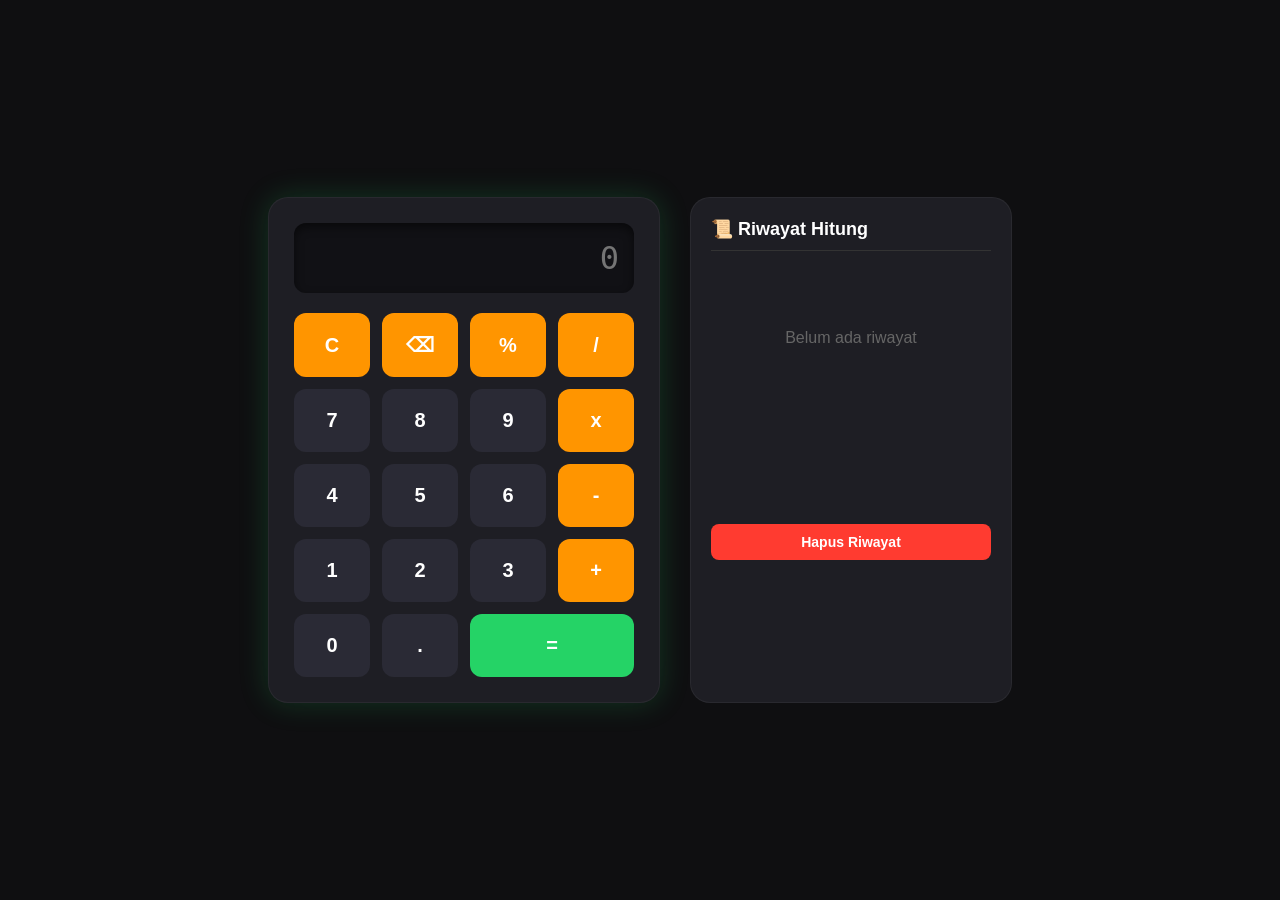
==== Web_Based_Projects/calculator-web/index.html @ cdfb5294 "Edit nama website" ====
<!DOCTYPE html>
<html lang="en">
<head>
    <meta charset="UTF-8">
    <meta name="viewport" content="width=device-width, initial-scale=1.0">
    <title>Kalkulator Pro</title>
    <link rel="stylesheet" href="style.css">
</head>
<body>

    <div class="container">
        <div class="calculator">
            <input type="text" id="display" readonly placeholder="0">
            
            <div class="buttons">
                <button onclick="clearDisplay()" class="operator">C</button>
                <button onclick="backspace()" class="operator">⌫</button>
                <button onclick="appendValue('%')" class="operator">%</button>
                <button onclick="appendValue('/')" class="operator">/</button>
                
                <button onclick="appendValue('7')">7</button>
                <button onclick="appendValue('8')">8</button>
                <button onclick="appendValue('9')">9</button>
                <button onclick="appendValue('*')" class="operator">x</button>
                
                <button onclick="appendValue('4')">4</button>
                <button onclick="appendValue('5')">5</button>
                <button onclick="appendValue('6')">6</button>
                <button onclick="appendValue('-')" class="operator">-</button>
                
                <button onclick="appendValue('1')">1</button>
                <button onclick="appendValue('2')">2</button>
                <button onclick="appendValue('3')">3</button>
                <button onclick="appendValue('+')" class="operator">+</button>
                
                <button onclick="appendValue('0')" class="zero">0</button>
                <button onclick="appendValue('.')">.</button>
                <button onclick="calculate()" class="equal">=</button>
            </div>
        </div>

        <div class="history-card">
            <h3>📜 Riwayat Hitung</h3>
            <ul id="history-list">
                <li class="empty">Belum ada riwayat</li>
            </ul>
            <button onclick="clearHistory()" class="clear-history-btn">Hapus Riwayat</button>
        </div>
    </div>

    <script src="script.js"></script>
</body>
</html>
---- Web_Based_Projects/calculator-web/style.css ----
body {
    display: flex;
    justify-content: center;
    align-items: center;
    min-height: 100vh;
    background-color: #0f0f11;
    font-family: 'Segoe UI', Roboto, sans-serif;
    margin: 0;
    color: white;
}

.container {
    display: flex;
    gap: 30px;
    flex-wrap: wrap;
    justify-content: center;
}

/* Kalkulator dengan Efek Neon Glow */
.calculator {
    background-color: #1e1e24;
    padding: 25px;
    border-radius: 20px;
    box-shadow: 0px 0px 30px rgba(37, 211, 102, 0.2); /* Glow hijau tipis */
    width: 340px;
    border: 1px solid rgba(255, 255, 255, 0.05);
}

#display {
    width: 100%;
    height: 70px;
    background-color: #111115;
    border: none;
    color: #25d366; /* Angka warna hijau neon gokil */
    text-align: right;
    padding: 15px;
    font-size: 32px;
    font-family: monospace;
    box-sizing: border-box;
    border-radius: 12px;
    margin-bottom: 20px;
    box-shadow: inset 0px 4px 10px rgba(0,0,0,0.5);
}

.buttons {
    display: grid;
    grid-template-columns: repeat(4, 1fr);
    gap: 12px;
}

button {
    padding: 20px;
    font-size: 20px;
    font-weight: bold;
    cursor: pointer;
    border: none;
    border-radius: 12px;
    background-color: #2a2a35;
    color: #ffffff;
    transition: all 0.1s ease;
}

/* Efek Animasi Klik Magnitudo/Partikel kecil saat ditekan */
button:active {
    transform: scale(0.92);
    background-color: #444455;
}

button:hover {
    background-color: #3a3a4a;
    box-shadow: 0 0 10px rgba(255,255,255,0.1);
}

button.operator {
    background-color: #ff9500;
    color: white;
}

button.operator:hover {
    background-color: #e08500;
    box-shadow: 0 0 15px rgba(255, 149, 0, 0.4);
}

button.equal {
    background-color: #25d366;
    color: white;
    grid-column: span 2; /* Mengubah layout jadi melebar kesamping */
}

button.equal:hover {
    background-color: #1ebd54;
    box-shadow: 0 0 15px rgba(37, 211, 102, 0.5);
}

/* Panel Riwayat */
.history-card {
    background-color: #1e1e24;
    width: 280px;
    padding: 20px;
    border-radius: 20px;
    border: 1px solid rgba(255, 255, 255, 0.05);
    display: flex;
    flex-direction: column;
}

.history-card h3 {
    margin-top: 0;
    border-bottom: 1px solid #333;
    padding-bottom: 10px;
    font-size: 18px;
}

#history-list {
    list-style: none;
    padding: 0;
    margin: 0;
    max-height: 240px;
    overflow-y: auto;
    flex-grow: 1;
}

#history-list li {
    padding: 10px;
    border-bottom: 1px solid #2a2a35;
    font-family: monospace;
    text-align: right;
    font-size: 16px;
    color: #bbb;
    word-break: break-all;
}

#history-list li.empty {
    text-align: center;
    color: #666;
    font-family: inherit;
    margin-top: 50px;
    border: none;
}

.clear-history-btn {
    padding: 10px;
    font-size: 14px;
    background-color: #ff3b30;
    border-radius: 8px;
    margin-top: 15px;
}
.clear-history-btn:hover {
    background-color: #d62217;
}
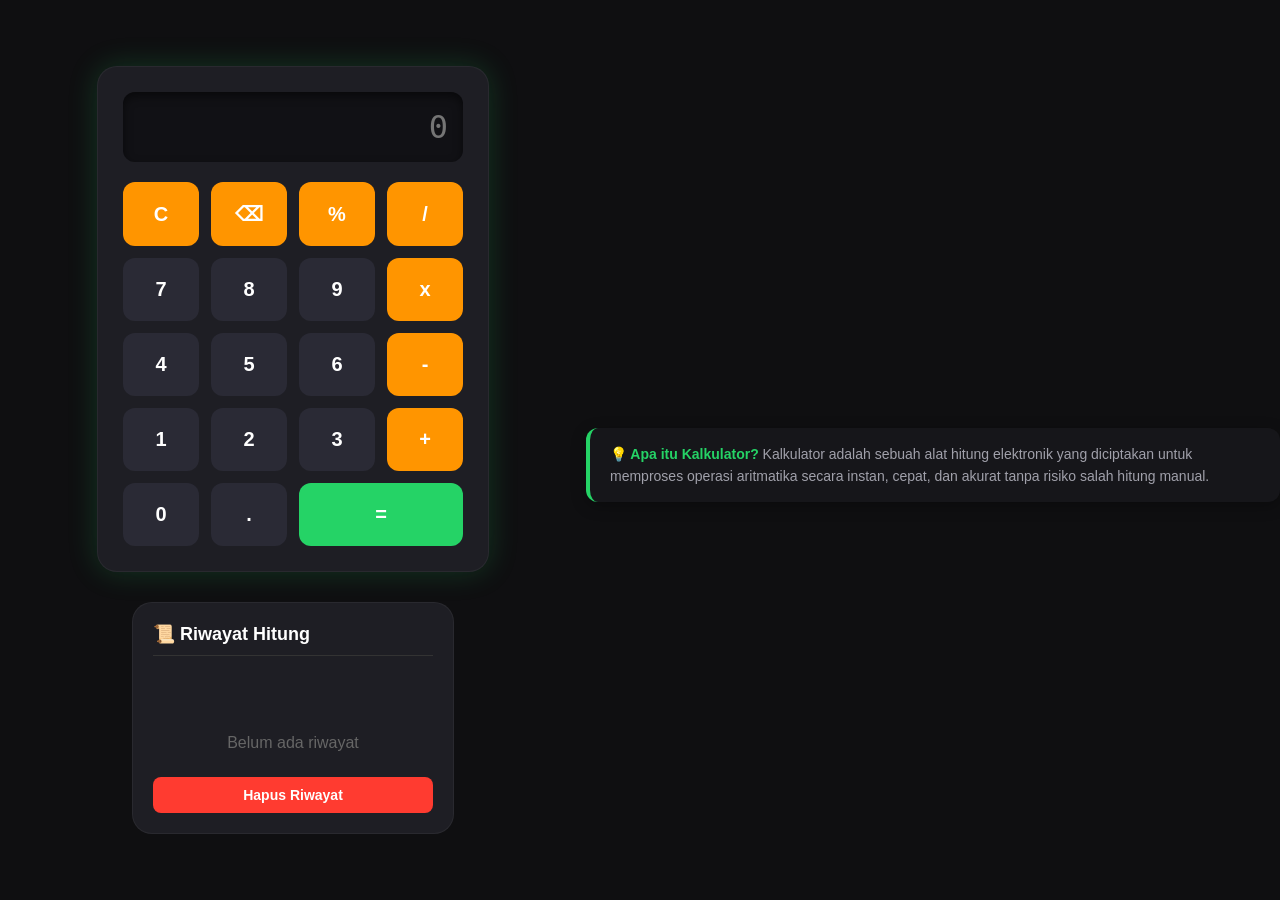
==== commit 47a19fe3: "Add definition" ====
--- a/Web_Based_Projects/calculator-web/index.html
+++ b/Web_Based_Projects/calculator-web/index.html
@@ -48,6 +48,12 @@
         </div>
     </div>
 
+    <!-- --- SEKSI BARU: DEFINISI KALKULATOR --- -->
+    <div class="definition-card">
+        <p><strong>💡 Apa itu Kalkulator?</strong> Kalkulator adalah sebuah alat hitung elektronik yang diciptakan untuk memproses operasi aritmatika secara instan, cepat, dan akurat tanpa risiko salah hitung manual.</p>
+    </div>
+    <!-- --------------------------------------- -->
+
     <script src="script.js"></script>
 </body>
 </html>
--- a/Web_Based_Projects/calculator-web/style.css
+++ b/Web_Based_Projects/calculator-web/style.css
@@ -146,4 +146,26 @@
 }
 .clear-history-btn:hover {
     background-color: #d62217;
+}
+
+/* Gaya untuk Kotak Definisi di Bawah */
+.definition-card {
+    max-width: 650px;
+    margin: 30px auto 0 auto; /* Memberi jarak dari kalkulator di atasnya */
+    padding: 15px 20px;
+    background-color: #16161a;
+    border-radius: 12px;
+    border-left: 4px solid #25d366; /* Garis aksen hijau neon di sebelah kiri */
+    box-shadow: 0 4px 15px rgba(0, 0, 0, 0.3);
+}
+
+.definition-card p {
+    margin: 0;
+    font-size: 14px;
+    color: #a0a0aa;
+    line-height: 1.6;
+}
+
+.definition-card strong {
+    color: #25d366; /* Membuat judul mini "Apa itu Kalkulator?" berwarna hijau neon */
 }
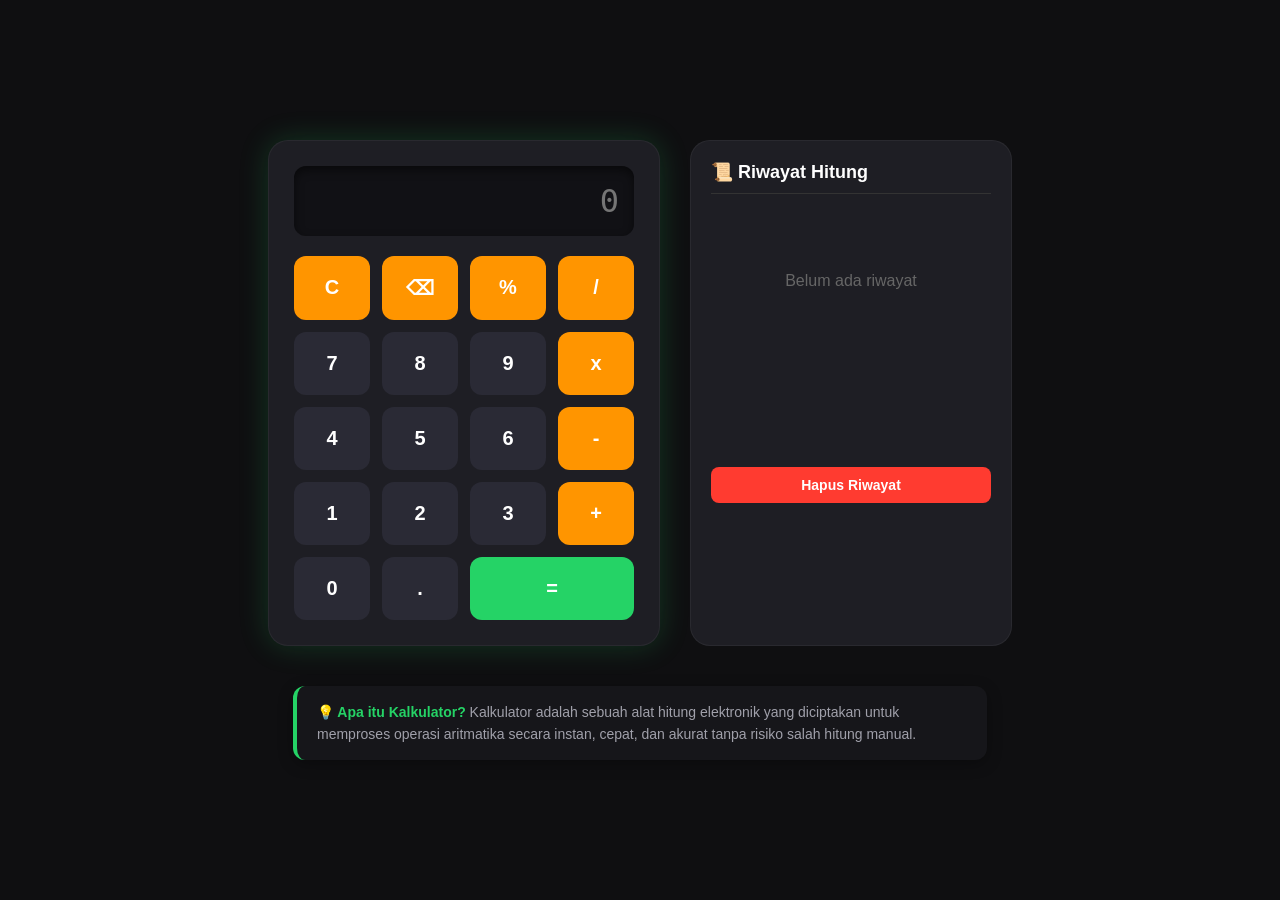
==== commit e3ea12a7: "Fixed the definition issue" ====
--- a/Web_Based_Projects/calculator-web/index.html
+++ b/Web_Based_Projects/calculator-web/index.html
@@ -8,52 +8,50 @@
 </head>
 <body>
 
-    <div class="container">
-        <div class="calculator">
-            <input type="text" id="display" readonly placeholder="0">
-            
-            <div class="buttons">
-                <button onclick="clearDisplay()" class="operator">C</button>
-                <button onclick="backspace()" class="operator">⌫</button>
-                <button onclick="appendValue('%')" class="operator">%</button>
-                <button onclick="appendValue('/')" class="operator">/</button>
+    <div class="main-wrapper">
+        
+        <div class="container">
+            <div class="calculator">
+                <input type="text" id="display" readonly placeholder="0">
                 
-                <button onclick="appendValue('7')">7</button>
-                <button onclick="appendValue('8')">8</button>
-                <button onclick="appendValue('9')">9</button>
-                <button onclick="appendValue('*')" class="operator">x</button>
-                
-                <button onclick="appendValue('4')">4</button>
-                <button onclick="appendValue('5')">5</button>
-                <button onclick="appendValue('6')">6</button>
-                <button onclick="appendValue('-')" class="operator">-</button>
-                
-                <button onclick="appendValue('1')">1</button>
-                <button onclick="appendValue('2')">2</button>
-                <button onclick="appendValue('3')">3</button>
-                <button onclick="appendValue('+')" class="operator">+</button>
-                
-                <button onclick="appendValue('0')" class="zero">0</button>
-                <button onclick="appendValue('.')">.</button>
-                <button onclick="calculate()" class="equal">=</button>
+                <div class="buttons">
+                    <button onclick="clearDisplay()" class="operator">C</button>
+                    <button onclick="backspace()" class="operator">⌫</button>
+                    <button onclick="appendValue('%')" class="operator">%</button>
+                    <button onclick="appendValue('/')" class="operator">/</button>
+                    
+                    <button onclick="appendValue('7')">7</button>
+                    <button onclick="appendValue('8')">8</button>
+                    <button onclick="appendValue('9')">9</button>
+                    <button onclick="appendValue('*')" class="operator">x</button>
+                    
+                    <button onclick="appendValue('4')">4</button>
+                    <button onclick="appendValue('5')">5</button>
+                    <button onclick="appendValue('6')">6</button>
+                    <button onclick="appendValue('-')" class="operator">-</button>
+                    
+                    <button onclick="appendValue('1')">1</button>
+                    <button onclick="appendValue('2')">2</button>
+                    <button onclick="appendValue('3')">3</button>
+                    <button onclick="appendValue('+')" class="operator">+</button>
+                    
+                    <button onclick="appendValue('0')" class="zero">0</button>
+                    <button onclick="appendValue('.')">.</button>
+                    <button onclick="calculate()" class="equal">=</button>
+                </div>
             </div>
+
+            <div class="history-card">
+                <h3>📜 Riwayat Hitung</h3>
+                <ul id="history-list">
+                    <li class="empty">Belum ada riwayat</li>
+                </ul>
+                <button onclick="clearHistory()" class="clear-history-btn">Hapus Riwayat</button>
+            </div>
+        </div> <div class="definition-card">
+            <p><strong>💡 Apa itu Kalkulator?</strong> Kalkulator adalah sebuah alat hitung elektronik yang diciptakan untuk memproses operasi aritmatika secara instan, cepat, dan akurat tanpa risiko salah hitung manual.</p>
         </div>
 
-        <div class="history-card">
-            <h3>📜 Riwayat Hitung</h3>
-            <ul id="history-list">
-                <li class="empty">Belum ada riwayat</li>
-            </ul>
-            <button onclick="clearHistory()" class="clear-history-btn">Hapus Riwayat</button>
-        </div>
-    </div>
-
-    <!-- --- SEKSI BARU: DEFINISI KALKULATOR --- -->
-    <div class="definition-card">
-        <p><strong>💡 Apa itu Kalkulator?</strong> Kalkulator adalah sebuah alat hitung elektronik yang diciptakan untuk memproses operasi aritmatika secara instan, cepat, dan akurat tanpa risiko salah hitung manual.</p>
-    </div>
-    <!-- --------------------------------------- -->
-
-    <script src="script.js"></script>
+    </div> <script src="script.js"></script>
 </body>
 </html>
--- a/Web_Based_Projects/calculator-web/style.css
+++ b/Web_Based_Projects/calculator-web/style.css
@@ -168,4 +168,13 @@
 
 .definition-card strong {
     color: #25d366; /* Membuat judul mini "Apa itu Kalkulator?" berwarna hijau neon */
+}
+
+/* Mengatur jalannya susunan komponen dari atas ke bawah */
+.main-wrapper {
+    display: flex;
+    flex-direction: column;
+    align-items: center;
+    justify-content: center;
+    gap: 10px; /* Jarak antara container atas dan kotak definisi di bawahnya */
 }
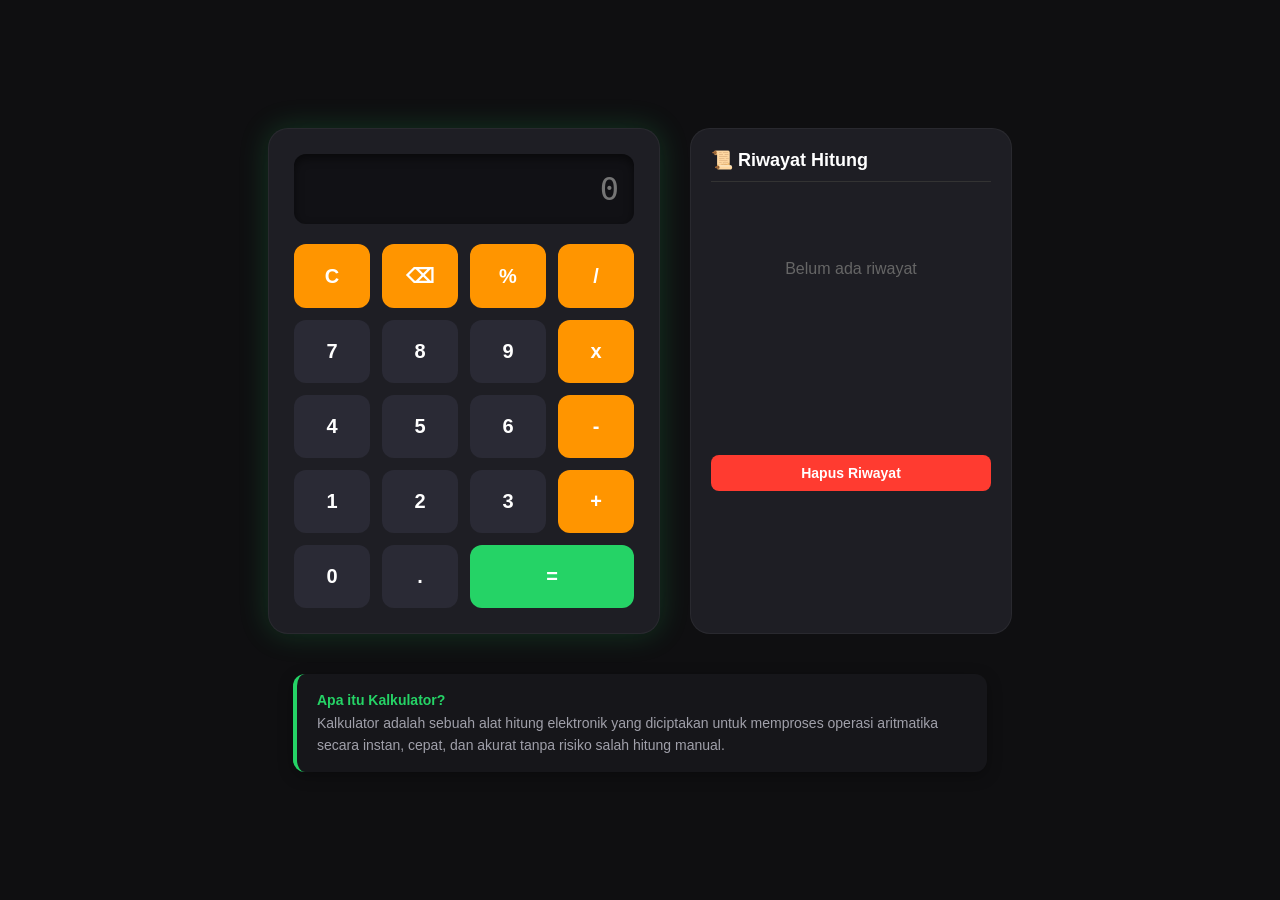
==== commit 6c1ec5ff: "Edit definition" ====
--- a/Web_Based_Projects/calculator-web/index.html
+++ b/Web_Based_Projects/calculator-web/index.html
@@ -49,7 +49,7 @@
                 <button onclick="clearHistory()" class="clear-history-btn">Hapus Riwayat</button>
             </div>
         </div> <div class="definition-card">
-            <p><strong>💡 Apa itu Kalkulator?</strong> Kalkulator adalah sebuah alat hitung elektronik yang diciptakan untuk memproses operasi aritmatika secara instan, cepat, dan akurat tanpa risiko salah hitung manual.</p>
+            <p><strong>Apa itu Kalkulator?</strong><br>Kalkulator adalah sebuah alat hitung elektronik yang diciptakan untuk memproses operasi aritmatika secara instan, cepat, dan akurat tanpa risiko salah hitung manual.</p>
         </div>
 
     </div> <script src="script.js"></script>
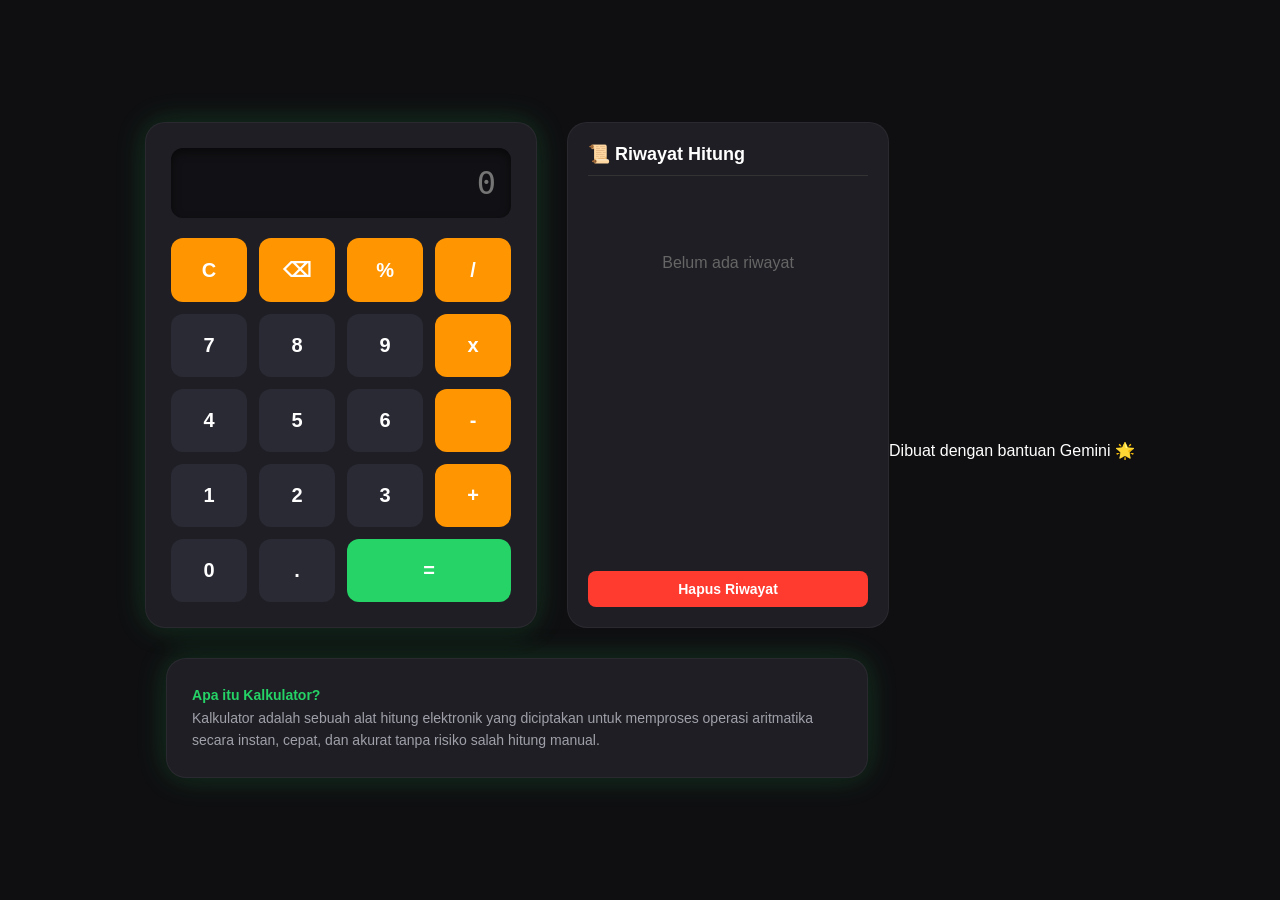
==== commit 23909628: "Edit HTML Code" ====
--- a/Web_Based_Projects/calculator-web/index.html
+++ b/Web_Based_Projects/calculator-web/index.html
@@ -48,10 +48,16 @@
                 </ul>
                 <button onclick="clearHistory()" class="clear-history-btn">Hapus Riwayat</button>
             </div>
-        </div> <div class="definition-card">
+        </div> 
+        
+        <div class="definition-card">
             <p><strong>Apa itu Kalkulator?</strong><br>Kalkulator adalah sebuah alat hitung elektronik yang diciptakan untuk memproses operasi aritmatika secara instan, cepat, dan akurat tanpa risiko salah hitung manual.</p>
         </div>
+        
+    </div> <footer class="credit-footer">
+        Dibuat dengan bantuan Gemini 🌟
+    </footer>
 
-    </div> <script src="script.js"></script>
+    <script src="script.js"></script>
 </body>
 </html>
--- a/Web_Based_Projects/calculator-web/style.css
+++ b/Web_Based_Projects/calculator-web/style.css
@@ -101,6 +101,9 @@
     border: 1px solid rgba(255, 255, 255, 0.05);
     display: flex;
     flex-direction: column;
+    
+    /* --- TAMBAHKAN INI (Jika belum ada) --- */
+    min-height: 380px; /* Menjaga tinggi kotak riwayat agar sejajar dengan kalkulator */
 }
 
 .history-card h3 {
@@ -114,9 +117,12 @@
     list-style: none;
     padding: 0;
     margin: 0;
-    max-height: 240px;
+    max-height: 280px; 
     overflow-y: auto;
     flex-grow: 1;
+    
+    /* --- TAMBAHKAN INI --- */
+    margin-bottom: 10px; /* Memberi ruang napas tipis sebelum tombol Hapus Riwayat */
 }
 
 #history-list li {
@@ -142,21 +148,27 @@
     font-size: 14px;
     background-color: #ff3b30;
     border-radius: 8px;
-    margin-top: 15px;
+    
+    /* --- REVISI DI SINI --- */
+    margin-top: auto; /* Memaksa tombol turun ke posisi paling bawah */
 }
 .clear-history-btn:hover {
     background-color: #d62217;
 }
 
-/* Gaya untuk Kotak Definisi di Bawah */
+/* Gaya untuk Kotak Definisi di Bawah - Dengan Efek Glow yang Sama */
 .definition-card {
+    background-color: #1e1e24; /* Samakan warna background dengan kalkulator */
     max-width: 650px;
     margin: 30px auto 0 auto; /* Memberi jarak dari kalkulator di atasnya */
-    padding: 15px 20px;
-    background-color: #16161a;
-    border-radius: 12px;
-    border-left: 4px solid #25d366; /* Garis aksen hijau neon di sebelah kiri */
-    box-shadow: 0 4px 15px rgba(0, 0, 0, 0.3);
+    padding: 25px; /* Sesuaikan padding agar terlihat lebih elegan */
+    border-radius: 20px; /* Samakan radius dengan kalkulator */
+    border: 1px solid rgba(255, 255, 255, 0.05); /* Samakan border */
+    
+    /* --- FITUR BARU: GLOW HIJAU --- */
+    box-shadow: 0px 0px 30px rgba(37, 211, 102, 0.2); /* Glow hijau tipis yang sama persis */
+    
+    /* Perhatikan: Garis aksen kiri dihapus untuk konsistensi */
 }
 
 .definition-card p {
@@ -168,13 +180,4 @@
 
 .definition-card strong {
     color: #25d366; /* Membuat judul mini "Apa itu Kalkulator?" berwarna hijau neon */
-}
-
-/* Mengatur jalannya susunan komponen dari atas ke bawah */
-.main-wrapper {
-    display: flex;
-    flex-direction: column;
-    align-items: center;
-    justify-content: center;
-    gap: 10px; /* Jarak antara container atas dan kotak definisi di bawahnya */
 }
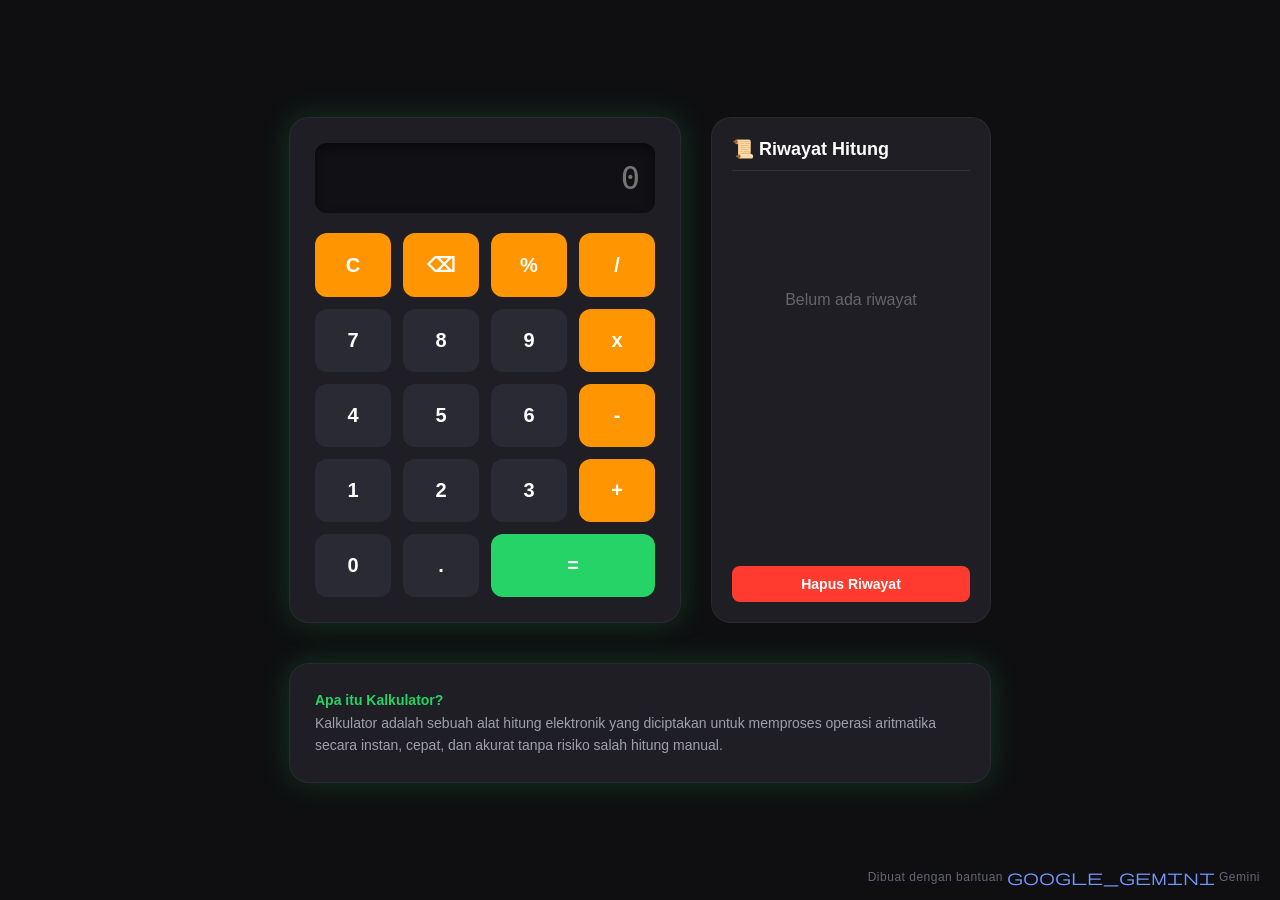
==== commit fd1f7d03: "Credit Gemini" ====
--- a/Web_Based_Projects/calculator-web/index.html
+++ b/Web_Based_Projects/calculator-web/index.html
@@ -5,6 +5,7 @@
     <meta name="viewport" content="width=device-width, initial-scale=1.0">
     <title>Kalkulator Pro</title>
     <link rel="stylesheet" href="style.css">
+    <link rel="stylesheet" href="https://fonts.googleapis.com/css2?family=Material+Symbols+Outlined:opsz,wght,FILL,GRAD@20..48,100..700,0..1,-50..200" />
 </head>
 <body>
 
@@ -37,6 +38,7 @@
                     
                     <button onclick="appendValue('0')" class="zero">0</button>
                     <button onclick="appendValue('.')">.</button>
+                    <script src="script.js"></script>
                     <button onclick="calculate()" class="equal">=</button>
                 </div>
             </div>
@@ -54,8 +56,10 @@
             <p><strong>Apa itu Kalkulator?</strong><br>Kalkulator adalah sebuah alat hitung elektronik yang diciptakan untuk memproses operasi aritmatika secara instan, cepat, dan akurat tanpa risiko salah hitung manual.</p>
         </div>
         
-    </div> <footer class="credit-footer">
-        Dibuat dengan bantuan Gemini 🌟
+    </div> 
+        
+    <footer class="credit-footer">
+        Dibuat dengan bantuan <span class="material-symbols-outlined gemini-icon">google_gemini</span> Gemini
     </footer>
 
     <script src="script.js"></script>
--- a/Web_Based_Projects/calculator-web/style.css
+++ b/Web_Based_Projects/calculator-web/style.css
@@ -9,6 +9,14 @@
     color: white;
 }
 
+.main-wrapper {
+    display: flex;
+    flex-direction: column;
+    align-items: center;
+    justify-content: center;
+    gap: 10px; 
+}
+
 .container {
     display: flex;
     gap: 30px;
@@ -16,12 +24,11 @@
     justify-content: center;
 }
 
-/* Kalkulator dengan Efek Neon Glow */
 .calculator {
     background-color: #1e1e24;
     padding: 25px;
     border-radius: 20px;
-    box-shadow: 0px 0px 30px rgba(37, 211, 102, 0.2); /* Glow hijau tipis */
+    box-shadow: 0px 0px 30px rgba(37, 211, 102, 0.2);
     width: 340px;
     border: 1px solid rgba(255, 255, 255, 0.05);
 }
@@ -31,7 +38,7 @@
     height: 70px;
     background-color: #111115;
     border: none;
-    color: #25d366; /* Angka warna hijau neon gokil */
+    color: #25d366;
     text-align: right;
     padding: 15px;
     font-size: 32px;
@@ -60,7 +67,6 @@
     transition: all 0.1s ease;
 }
 
-/* Efek Animasi Klik Magnitudo/Partikel kecil saat ditekan */
 button:active {
     transform: scale(0.92);
     background-color: #444455;
@@ -84,7 +90,7 @@
 button.equal {
     background-color: #25d366;
     color: white;
-    grid-column: span 2; /* Mengubah layout jadi melebar kesamping */
+    grid-column: span 2;
 }
 
 button.equal:hover {
@@ -92,7 +98,6 @@
     box-shadow: 0 0 15px rgba(37, 211, 102, 0.5);
 }
 
-/* Panel Riwayat */
 .history-card {
     background-color: #1e1e24;
     width: 280px;
@@ -101,9 +106,8 @@
     border: 1px solid rgba(255, 255, 255, 0.05);
     display: flex;
     flex-direction: column;
-    
-    /* --- TAMBAHKAN INI (Jika belum ada) --- */
-    min-height: 380px; /* Menjaga tinggi kotak riwayat agar sejajar dengan kalkulator */
+    min-height: 440px; 
+    box-sizing: border-box;
 }
 
 .history-card h3 {
@@ -111,18 +115,17 @@
     border-bottom: 1px solid #333;
     padding-bottom: 10px;
     font-size: 18px;
+    margin-bottom: 10px;
 }
 
 #history-list {
     list-style: none;
     padding: 0;
     margin: 0;
-    max-height: 280px; 
+    max-height: 320px; 
     overflow-y: auto;
     flex-grow: 1;
-    
-    /* --- TAMBAHKAN INI --- */
-    margin-bottom: 10px; /* Memberi ruang napas tipis sebelum tombol Hapus Riwayat */
+    margin-bottom: 15px; 
 }
 
 #history-list li {
@@ -139,7 +142,7 @@
     text-align: center;
     color: #666;
     font-family: inherit;
-    margin-top: 50px;
+    margin-top: 100px;
     border: none;
 }
 
@@ -148,27 +151,26 @@
     font-size: 14px;
     background-color: #ff3b30;
     border-radius: 8px;
-    
-    /* --- REVISI DI SINI --- */
-    margin-top: auto; /* Memaksa tombol turun ke posisi paling bawah */
-}
+    margin-top: auto; 
+    color: white;
+    font-weight: bold;
+    cursor: pointer;
+    border: none;
+    transition: background-color 0.2s;
+}
+
 .clear-history-btn:hover {
     background-color: #d62217;
 }
 
-/* Gaya untuk Kotak Definisi di Bawah - Dengan Efek Glow yang Sama */
 .definition-card {
-    background-color: #1e1e24; /* Samakan warna background dengan kalkulator */
+    background-color: #1e1e24;
     max-width: 650px;
-    margin: 30px auto 0 auto; /* Memberi jarak dari kalkulator di atasnya */
-    padding: 25px; /* Sesuaikan padding agar terlihat lebih elegan */
-    border-radius: 20px; /* Samakan radius dengan kalkulator */
-    border: 1px solid rgba(255, 255, 255, 0.05); /* Samakan border */
-    
-    /* --- FITUR BARU: GLOW HIJAU --- */
-    box-shadow: 0px 0px 30px rgba(37, 211, 102, 0.2); /* Glow hijau tipis yang sama persis */
-    
-    /* Perhatikan: Garis aksen kiri dihapus untuk konsistensi */
+    margin: 30px auto 0 auto;
+    padding: 25px;
+    border-radius: 20px;
+    border: 1px solid rgba(255, 255, 255, 0.05);
+    box-shadow: 0px 0px 30px rgba(37, 211, 102, 0.2); 
 }
 
 .definition-card p {
@@ -179,5 +181,25 @@
 }
 
 .definition-card strong {
-    color: #25d366; /* Membuat judul mini "Apa itu Kalkulator?" berwarna hijau neon */
+    color: #25d366;
+}
+
+.credit-footer {
+    position: fixed;
+    bottom: 15px;
+    right: 20px;
+    font-size: 12px;
+    color: #666677; 
+    font-family: 'Segoe UI', Roboto, sans-serif;
+    letter-spacing: 0.5px;
+    user-select: none;
+    z-index: 100;
+    display: flex;
+    align-items: center;
+    gap: 4px;
+}
+
+.gemini-icon {
+    font-size: 16px !important;
+    color: #7496ff; /* Warna biru khas AI Gemini */
 }
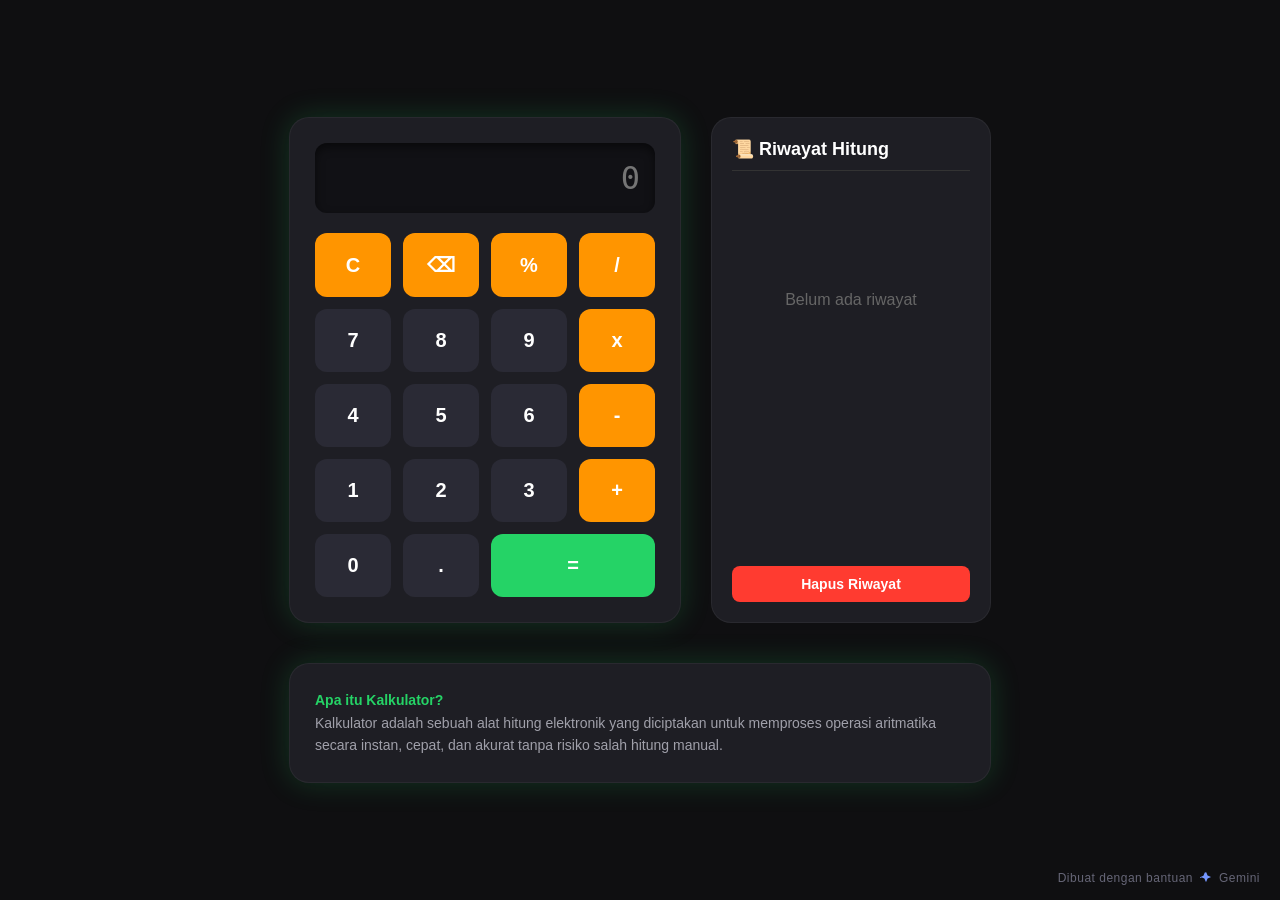
==== commit 94be9af3: "Edit Gemini Credit" ====
--- a/Web_Based_Projects/calculator-web/index.html
+++ b/Web_Based_Projects/calculator-web/index.html
@@ -5,7 +5,6 @@
     <meta name="viewport" content="width=device-width, initial-scale=1.0">
     <title>Kalkulator Pro</title>
     <link rel="stylesheet" href="style.css">
-    <link rel="stylesheet" href="https://fonts.googleapis.com/css2?family=Material+Symbols+Outlined:opsz,wght,FILL,GRAD@20..48,100..700,0..1,-50..200" />
 </head>
 <body>
 
@@ -59,7 +58,11 @@
     </div> 
         
     <footer class="credit-footer">
-        Dibuat dengan bantuan <span class="material-symbols-outlined gemini-icon">google_gemini</span> Gemini
+        Dibuat dengan bantuan 
+        <svg class="gemini-icon" viewBox="0 0 24 24" xmlns="http://www.w3.org/2000/svg">
+            <path d="M12 2c.3 0 .5.2.6.5l2.1 5.1 5.1 2.1c.3.1.5.3.5.6s-.2.5-.5.6l-5.1 2.1-2.1 5.1c-.1.3-.3.5-.6.5s-.5-.2-.6-.5l-2.1-5.1-5.1-2.1A.7.7 0 0 1 2 11c0-.3.2-.5.5-.6l5.1-2.1 2.1-5.1c.1-.3.3-.5.6-.5Z"/>
+        </svg> 
+        Gemini
     </footer>
 
     <script src="script.js"></script>
--- a/Web_Based_Projects/calculator-web/style.css
+++ b/Web_Based_Projects/calculator-web/style.css
@@ -196,10 +196,11 @@
     z-index: 100;
     display: flex;
     align-items: center;
-    gap: 4px;
+    gap: 6px;
 }
 
 .gemini-icon {
-    font-size: 16px !important;
-    color: #7496ff; /* Warna biru khas AI Gemini */
+    width: 14px;
+    height: 14px;
+    fill: #7496ff;
 }
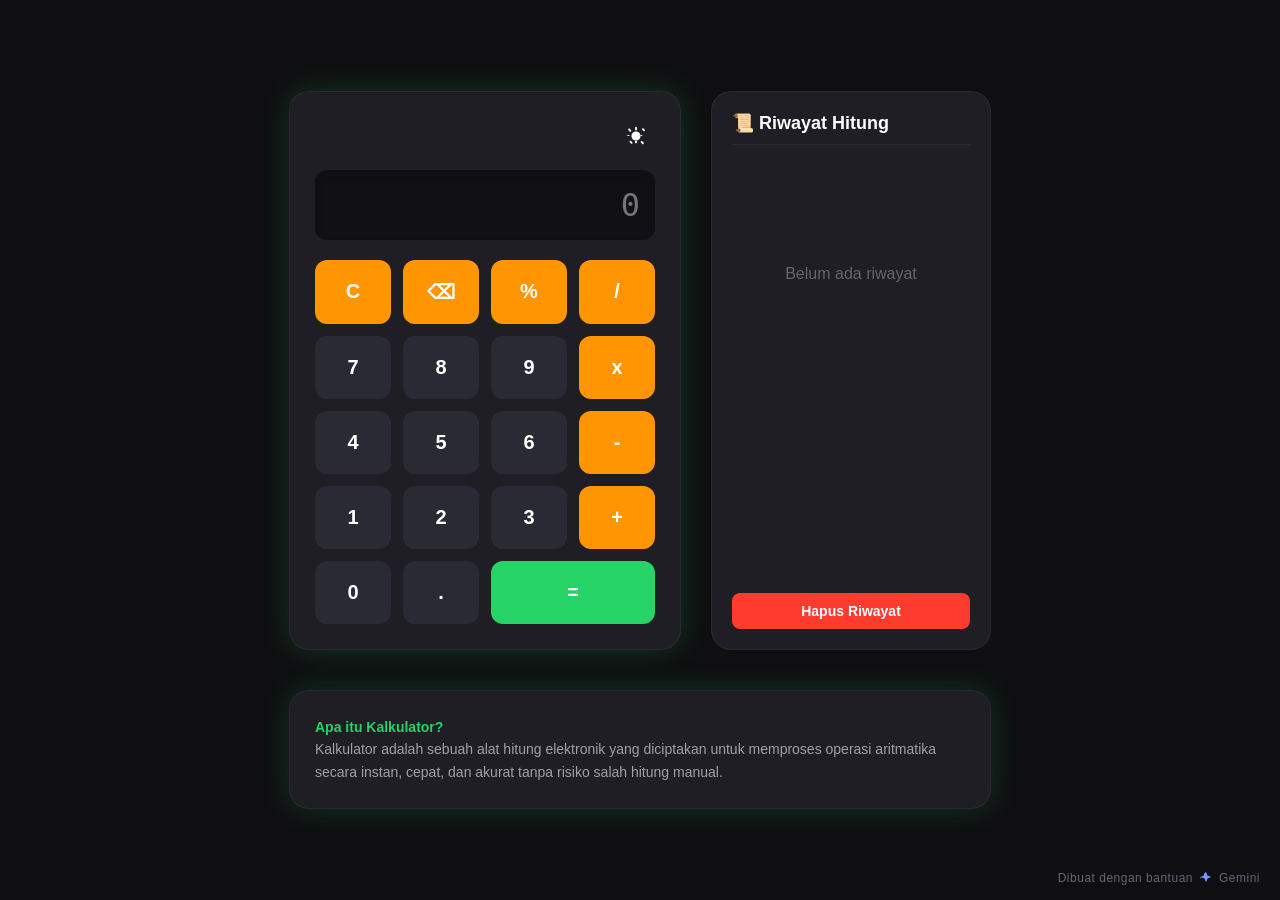
==== commit e9c590d6: "Add Dark & Light Mode Toggle Button" ====
--- a/Web_Based_Projects/calculator-web/index.html
+++ b/Web_Based_Projects/calculator-web/index.html
@@ -12,6 +12,14 @@
         
         <div class="container">
             <div class="calculator">
+                <div class="theme-toggle-container">
+                    <button onclick="toggleTheme()" id="theme-toggle-btn">
+                        <svg class="theme-icon" viewBox="0 0 24 24" xmlns="http://www.w3.org/2000/svg">
+                            <path d="M12 7c-2.8 0-5 2.2-5 5s2.2 5 5 5 5-2.2 5-5-2.2-5-5-5zm0-5c.6 0 1 .4 1 1v2c0 .6-.4 1-1 1s-1-.4-1-1V3c0-.6.4-1 1-1zm0 14c.6 0 1 .4 1 1v2c0 .6-.4 1-1 1s-1-.4-1-1v-2c0-.6.4-1 1-1zM3.8 4.2c.4-.4 1-.4 1.4 0l1.4 1.4c.4.4.4 1 0 1.4s-1 .4-1.4 0L3.8 5.6c-.4-.4-.4-1 0-1.4zm13.6 13.6c.4-.4 1-.4 1.4 0l1.4 1.4c.4.4.4 1 0 1.4s-1 .4-1.4 0l-1.4-1.4c-.4-.4-.4-1 0-1.4zM2 12c0-.6.4-1 1-1h2c0 .6-.4 1-1 1H3c0-.6-.4-1-1-1zm14 0c0-.6.4-1 1-1h2c0 .6-.4 1-1 1h-2c0-.6-.4-1-1-1zM5.2 17.4c.4-.4 1-.4 1.4 0l1.4 1.4c.4.4.4 1 0 1.4s-1 .4-1.4 0l-1.4-1.4c-.4-.4-.4-1 0-1.4zm13.6-13.6c.4-.4 1-.4 1.4 0l1.4 1.4c.4.4.4 1 0 1.4s-1 .4-1.4 0l-1.4-1.4c-.4-.4-.4-1 0-1.4z"/>
+                        </svg>
+                    </button>
+                </div>
+
                 <input type="text" id="display" readonly placeholder="0">
                 
                 <div class="buttons">
@@ -37,7 +45,6 @@
                     
                     <button onclick="appendValue('0')" class="zero">0</button>
                     <button onclick="appendValue('.')">.</button>
-                    <script src="script.js"></script>
                     <button onclick="calculate()" class="equal">=</button>
                 </div>
             </div>
--- a/Web_Based_Projects/calculator-web/style.css
+++ b/Web_Based_Projects/calculator-web/style.css
@@ -1,12 +1,43 @@
+:root {
+    --bg-body: #0f0f11;
+    --bg-card: #1e1e24;
+    --bg-display: #111115;
+    --bg-btn: #2a2a35;
+    --bg-btn-hover: #3a3a4a;
+    --bg-btn-active: #444455;
+    --text-main: #ffffff;
+    --text-sub: #a0a0aa;
+    --text-history-item: #bbb;
+    --border-color: rgba(255, 255, 255, 0.05);
+    --footer-color: #666677;
+    --shadow-glow: rgba(37, 211, 102, 0.2);
+}
+
+[data-theme="light"] {
+    --bg-body: #f0f2f5;
+    --bg-card: #ffffff;
+    --bg-display: #f8f9fa;
+    --bg-btn: #e4e6eb;
+    --bg-btn-hover: #d8dadf;
+    --bg-btn-active: #c8ccd3;
+    --text-main: #1c1e21;
+    --text-sub: #606770;
+    --text-history-item: #444950;
+    --border-color: rgba(0, 0, 0, 0.08);
+    --footer-color: #8d949e;
+    --shadow-glow: rgba(37, 211, 102, 0.15);
+}
+
 body {
     display: flex;
     justify-content: center;
     align-items: center;
     min-height: 100vh;
-    background-color: #0f0f11;
+    background-color: var(--bg-body);
     font-family: 'Segoe UI', Roboto, sans-serif;
     margin: 0;
-    color: white;
+    color: var(--text-main);
+    transition: background-color 0.3s, color 0.3s;
 }
 
 .main-wrapper {
@@ -25,18 +56,49 @@
 }
 
 .calculator {
-    background-color: #1e1e24;
+    background-color: var(--bg-card);
     padding: 25px;
     border-radius: 20px;
-    box-shadow: 0px 0px 30px rgba(37, 211, 102, 0.2);
+    box-shadow: 0px 0px 30px var(--shadow-glow);
     width: 340px;
-    border: 1px solid rgba(255, 255, 255, 0.05);
+    border: 1px solid var(--border-color);
+    transition: background-color 0.3s, box-shadow 0.3s, border 0.3s;
+}
+
+.theme-toggle-container {
+    display: flex;
+    justify-content: flex-end;
+    margin-bottom: 15px;
+}
+
+#theme-toggle-btn {
+    background: none;
+    border: none;
+    padding: 8px;
+    cursor: pointer;
+    border-radius: 50%;
+    display: flex;
+    align-items: center;
+    justify-content: center;
+    transition: background-color 0.3s;
+}
+
+#theme-toggle-btn:hover {
+    background-color: var(--bg-btn-hover);
+    box-shadow: none;
+}
+
+.theme-icon {
+    width: 22px;
+    height: 22px;
+    fill: var(--text-main);
+    transition: fill 0.3s;
 }
 
 #display {
     width: 100%;
     height: 70px;
-    background-color: #111115;
+    background-color: var(--bg-display);
     border: none;
     color: #25d366;
     text-align: right;
@@ -46,7 +108,8 @@
     box-sizing: border-box;
     border-radius: 12px;
     margin-bottom: 20px;
-    box-shadow: inset 0px 4px 10px rgba(0,0,0,0.5);
+    box-shadow: inset 0px 4px 10px rgba(0,0,0,0.05);
+    transition: background-color 0.3s;
 }
 
 .buttons {
@@ -62,19 +125,19 @@
     cursor: pointer;
     border: none;
     border-radius: 12px;
-    background-color: #2a2a35;
-    color: #ffffff;
-    transition: all 0.1s ease;
+    background-color: var(--bg-btn);
+    color: var(--text-main);
+    transition: background-color 0.1s ease, transform 0.1s ease, color 0.3s;
 }
 
 button:active {
     transform: scale(0.92);
-    background-color: #444455;
+    background-color: var(--bg-btn-active);
 }
 
 button:hover {
-    background-color: #3a3a4a;
-    box-shadow: 0 0 10px rgba(255,255,255,0.1);
+    background-color: var(--bg-btn-hover);
+    box-shadow: 0 0 10px rgba(255,255,255,0.05);
 }
 
 button.operator {
@@ -99,20 +162,21 @@
 }
 
 .history-card {
-    background-color: #1e1e24;
+    background-color: var(--bg-card);
     width: 280px;
     padding: 20px;
     border-radius: 20px;
-    border: 1px solid rgba(255, 255, 255, 0.05);
+    border: 1px solid var(--border-color);
     display: flex;
     flex-direction: column;
     min-height: 440px; 
     box-sizing: border-box;
+    transition: background-color 0.3s, border 0.3s;
 }
 
 .history-card h3 {
     margin-top: 0;
-    border-bottom: 1px solid #333;
+    border-bottom: 1px solid var(--border-color);
     padding-bottom: 10px;
     font-size: 18px;
     margin-bottom: 10px;
@@ -130,11 +194,11 @@
 
 #history-list li {
     padding: 10px;
-    border-bottom: 1px solid #2a2a35;
+    border-bottom: 1px solid var(--border-color);
     font-family: monospace;
     text-align: right;
     font-size: 16px;
-    color: #bbb;
+    color: var(--text-history-item);
     word-break: break-all;
 }
 
@@ -164,19 +228,20 @@
 }
 
 .definition-card {
-    background-color: #1e1e24;
+    background-color: var(--bg-card);
     max-width: 650px;
     margin: 30px auto 0 auto;
     padding: 25px;
     border-radius: 20px;
-    border: 1px solid rgba(255, 255, 255, 0.05);
-    box-shadow: 0px 0px 30px rgba(37, 211, 102, 0.2); 
+    border: 1px solid var(--border-color);
+    box-shadow: 0px 0px 30px var(--shadow-glow); 
+    transition: background-color 0.3s, box-shadow 0.3s, border 0.3s;
 }
 
 .definition-card p {
     margin: 0;
     font-size: 14px;
-    color: #a0a0aa;
+    color: var(--text-sub);
     line-height: 1.6;
 }
 
@@ -189,7 +254,7 @@
     bottom: 15px;
     right: 20px;
     font-size: 12px;
-    color: #666677; 
+    color: var(--footer-color); 
     font-family: 'Segoe UI', Roboto, sans-serif;
     letter-spacing: 0.5px;
     user-select: none;
@@ -202,5 +267,5 @@
 .gemini-icon {
     width: 14px;
     height: 14px;
-    fill: #7496ff;
+    fill: #7496ff; 
 }
